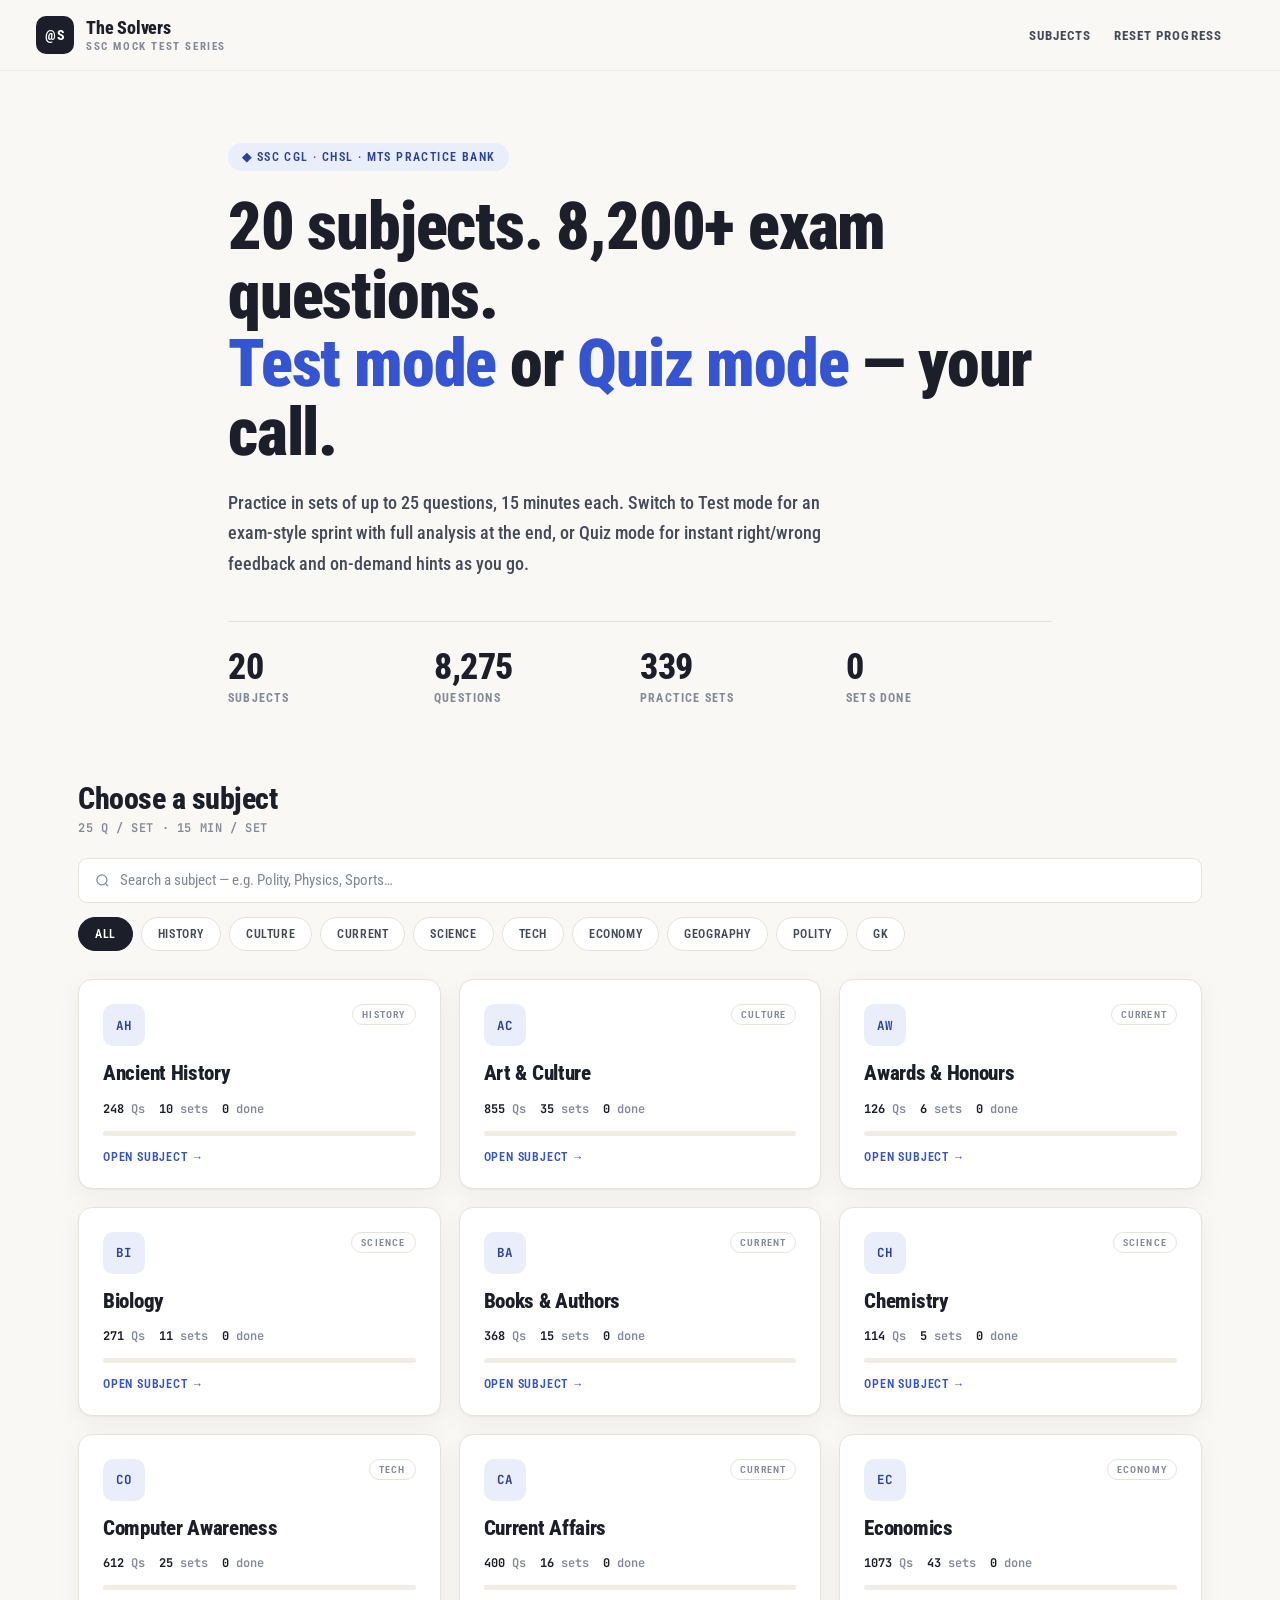
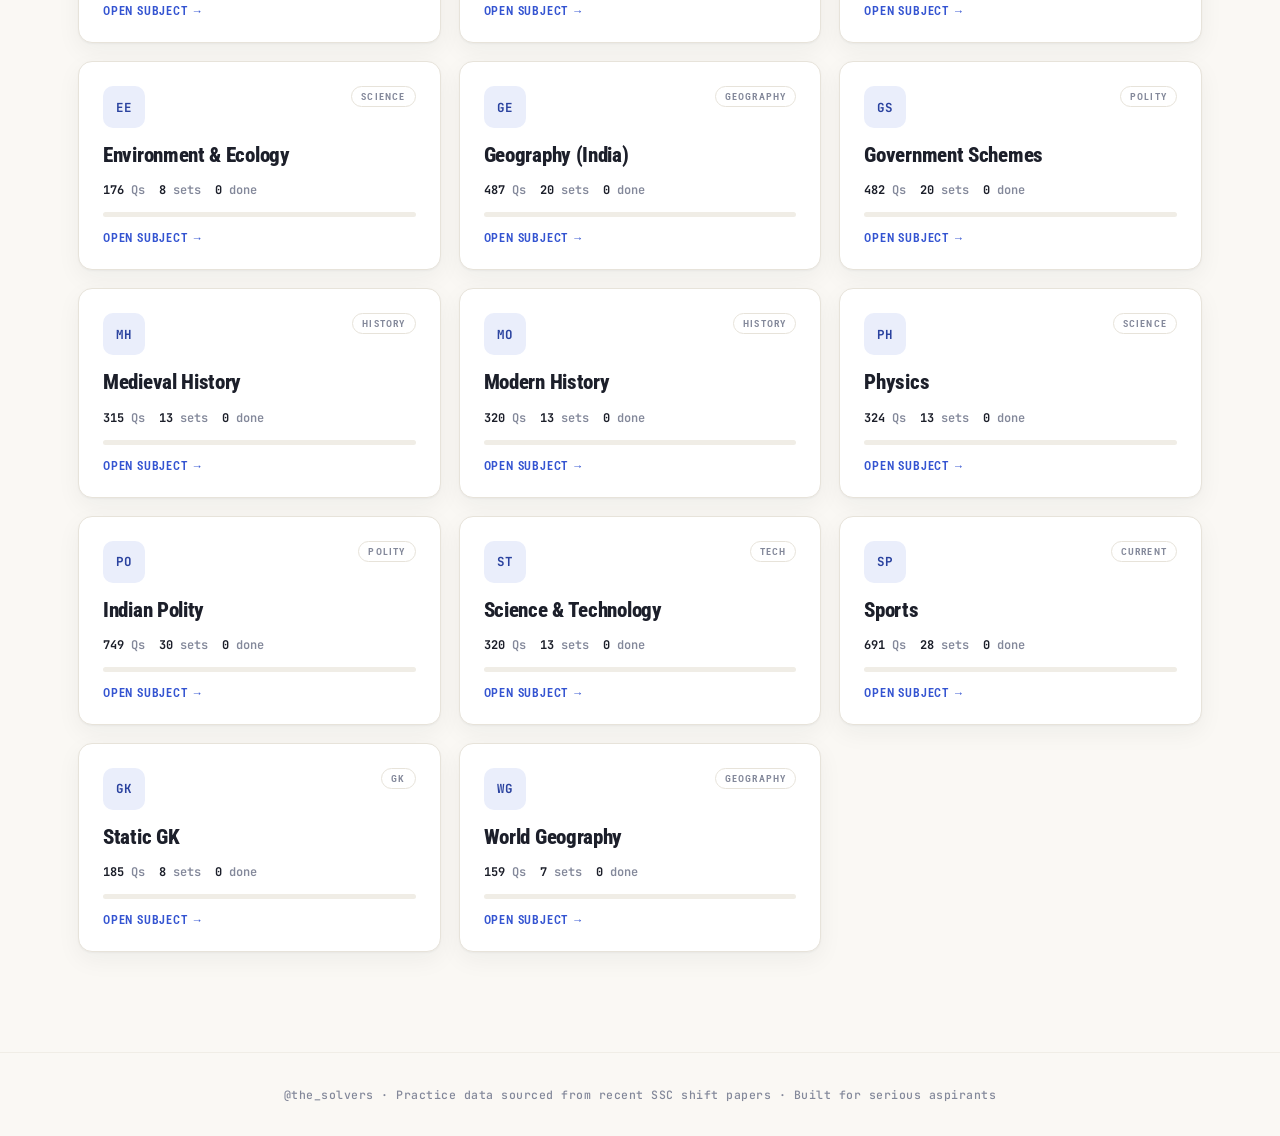
==== index.html @ eccb1b48 "Add files via upload" ====
<!DOCTYPE html>
<html lang="en">
<head>
<meta charset="UTF-8">
<meta name="viewport" content="width=device-width, initial-scale=1.0">
<title>SSC Mock Test Series — @the_solvers</title>
<link href="https://fonts.googleapis.com/css2?family=Roboto+Condensed:ital,wght@0,300;0,400;0,500;0,600;0,700;0,900;1,400&family=JetBrains+Mono:wght@400;500;700&display=swap" rel="stylesheet">
<link rel="stylesheet" href="style.css">
</head>
<body>

<nav class="nav">
  <a href="index.html" class="nav-brand">
    <div class="nav-logo">@S</div>
    <div><div class="nav-name">The Solvers</div><div class="nav-tag">SSC Mock Test Series</div></div>
  </a>
  <div class="nav-right">
    <button class="nav-link" onclick="document.getElementById('subjects').scrollIntoView({behavior:'smooth'})">Subjects</button>
    <button class="nav-link" id="reset-progress-link">Reset Progress</button>
    <div id="google_translate_element"></div>
  </div>
</nav>

<div class="hero">
  <div class="hero-chip">◆ SSC CGL · CHSL · MTS Practice Bank</div>
  <h1 class="hero-h1">20 subjects. 8,200+ exam questions.<br><em>Test mode</em> or <em>Quiz mode</em> — your call.</h1>
  <p class="hero-p">Practice in sets of up to 25 questions, 15 minutes each. Switch to Test mode for an exam-style sprint with full analysis at the end, or Quiz mode for instant right/wrong feedback and on-demand hints as you go.</p>
  <div class="hero-stats">
    <div class="hs"><div class="hs-n" id="stat-subjects">20</div><div class="hs-l">Subjects</div></div>
    <div class="hs"><div class="hs-n" id="stat-questions">—</div><div class="hs-l">Questions</div></div>
    <div class="hs"><div class="hs-n" id="stat-sets">—</div><div class="hs-l">Practice Sets</div></div>
    <div class="hs"><div class="hs-n" id="stat-done">0</div><div class="hs-l">Sets Done</div></div>
  </div>
</div>

<div class="lib" id="subjects">
  <div class="lib-hd">
    <div class="lib-hd-left"><h2>Choose a subject</h2><p>25 Q / SET · 15 MIN / SET</p></div>
  </div>
  <div class="search-bar">
    <svg width="15" height="15" fill="none" stroke="currentColor" stroke-width="2" viewBox="0 0 24 24"><circle cx="11" cy="11" r="8"/><path d="m21 21-4.35-4.35"/></svg>
    <input type="text" id="search-box" placeholder="Search a subject — e.g. Polity, Physics, Sports…">
  </div>
  <div class="filter-row" id="tag-filters"></div>
  <div class="vol-grid" id="subject-grid"></div>
</div>

<footer class="site-footer">
  <p>@the_solvers · Practice data sourced from recent SSC shift papers · Built for serious aspirants</p>
</footer>

<!-- SET PICKER MODAL -->
<div class="modal-backdrop" id="set-modal">
  <div class="modal-box">
    <div class="modal-head">
      <h3 id="modal-subject-name">Subject</h3>
      <button class="close-x" id="modal-close">&times;</button>
    </div>
    <div class="modal-body">
      <div class="mode-toggle">
        <div class="mode-card active" id="btn-mode-test" data-mode="test">
          <div class="mc-icon">📝</div>
          <div class="mc-name">Test Mode</div>
          <div class="mc-desc">Full analysis after submit</div>
        </div>
        <div class="mode-card" id="btn-mode-quiz" data-mode="quiz">
          <div class="mc-icon">⚡</div>
          <div class="mc-name">Quiz Mode</div>
          <div class="mc-desc">Instant feedback + hints</div>
        </div>
      </div>
      <div class="mode-desc" id="mode-desc">
        <b>TEST MODE</b> — answer all questions against the clock, then submit to see your full score, accuracy and solution-by-solution analysis.
      </div>
      <div class="sets-grid" id="sets-grid"></div>
    </div>
  </div>
</div>

<!-- Google Translate -->
<script type="text/javascript">
function googleTranslateElementInit() {
  new google.translate.TranslateElement({pageLanguage: 'en', includedLanguages: 'hi', layout: google.translate.TranslateElement.InlineLayout.SIMPLE}, 'google_translate_element');
}
</script>
<script src="https://translate.google.com/translate_a/element.js?cb=googleTranslateElementInit" async></script>

<script src="data.js"></script>
<script src="app.js"></script>
<script>
const SET_SIZE = 25;
let currentSubjectKey = null;
let currentMode = 'test';

function setsFor(subject){
  const n = subject.questions.length;
  const sets = [];
  for (let i=0; i<n; i+=SET_SIZE){
    sets.push({ start:i, end: Math.min(i+SET_SIZE, n) });
  }
  return sets;
}

function buildGrid(filterText, activeTag){
  const grid = document.getElementById('subject-grid');
  grid.innerHTML = '';
  let totalQ = 0, totalSets = 0, totalDone = 0;

  SUBJECT_ORDER.forEach(key => {
    const subj = SUBJECT_DATA[key];
    const sets = setsFor(subj);
    totalQ += subj.questions.length;
    totalSets += sets.length;
    const stats = Store.subjectStats(key, sets.length);
    totalDone += stats.completed;

    if (filterText && !subj.name.toLowerCase().includes(filterText.toLowerCase())) return;
    if (activeTag && activeTag !== 'All' && subj.tag !== activeTag) return;

    const pct = sets.length ? Math.round((stats.completed/sets.length)*100) : 0;

    const card = document.createElement('div');
    card.className = 'vol-card';
    card.innerHTML = `
      <div class="stripe"></div>
      <div class="vc-top">
        <div class="vc-icon">${subj.icon}</div>
        <div class="vc-tag">${subj.tag}</div>
      </div>
      <div class="vc-name">${subj.name}</div>
      <div class="vc-meta"><span><b>${subj.questions.length}</b> Qs</span><span><b>${sets.length}</b> sets</span><span><b>${stats.completed}</b> done</span></div>
      <div class="vc-progress-wrap"><div class="vc-progress" style="width:${pct}%"></div></div>
      <div class="vc-cta">Open subject →</div>
    `;
    card.onclick = () => openSetModal(key);
    grid.appendChild(card);
  });

  document.getElementById('stat-questions').textContent = totalQ.toLocaleString();
  document.getElementById('stat-sets').textContent = totalSets.toLocaleString();
  document.getElementById('stat-done').textContent = totalDone.toLocaleString();
}

function buildTagFilters(){
  const tags = ['All', ...new Set(SUBJECT_ORDER.map(k => SUBJECT_DATA[k].tag))];
  const row = document.getElementById('tag-filters');
  row.innerHTML = '';
  tags.forEach((tag, i) => {
    const chip = document.createElement('button');
    chip.className = 'filter-chip' + (i===0 ? ' active' : '');
    chip.textContent = tag;
    chip.onclick = () => {
      [...row.children].forEach(c => c.classList.remove('active'));
      chip.classList.add('active');
      buildGrid(document.getElementById('search-box').value, tag);
    };
    row.appendChild(chip);
  });
}

function openSetModal(key){
  currentSubjectKey = key;
  const subj = SUBJECT_DATA[key];
  document.getElementById('modal-subject-name').textContent = subj.name;
  setMode('test');
  renderSets();
  document.getElementById('set-modal').classList.add('show');
}

function setMode(mode){
  currentMode = mode;
  document.getElementById('btn-mode-test').classList.toggle('active', mode==='test');
  document.getElementById('btn-mode-quiz').classList.toggle('active', mode==='quiz');
  document.getElementById('mode-desc').innerHTML = mode === 'test'
    ? '<b>TEST MODE</b> — answer all questions against the clock, then submit to see your full score, accuracy and solution-by-solution analysis.'
    : '<b>QUIZ MODE</b> — get instant correct/wrong feedback with explanation right after you mark each answer, plus an on-demand Hint button for tricky ones.';
  renderSets();
}
document.getElementById('btn-mode-test').onclick = () => setMode('test');
document.getElementById('btn-mode-quiz').onclick = () => setMode('quiz');

function renderSets(){
  const subj = SUBJECT_DATA[currentSubjectKey];
  const sets = setsFor(subj);
  const grid = document.getElementById('sets-grid');
  grid.innerHTML = '';
  sets.forEach((s, idx) => {
    const attempt = Store.get(currentSubjectKey, idx);
    const card = document.createElement('button');
    card.className = 'set-card';
    const count = s.end - s.start;
    let badge = '';
    if (attempt && attempt.mode === currentMode){
      if (attempt.status === 'completed') badge = '<div class="set-badge done">Done</div>';
      else if (attempt.status === 'in-progress') badge = '<div class="set-badge progress">Resume</div>';
    }
    card.innerHTML = `${badge}<div class="sname">Set ${idx+1}</div><div class="scount">${count} Qs · 15 min</div>`;
    card.onclick = () => goToTest(currentSubjectKey, idx, currentMode);
    grid.appendChild(card);
  });
}

function goToTest(key, setIdx, mode){
  window.location.href = `test.html?subject=${encodeURIComponent(key)}&set=${setIdx}&mode=${mode}`;
}

document.getElementById('modal-close').onclick = () => document.getElementById('set-modal').classList.remove('show');
document.getElementById('set-modal').addEventListener('click', (e) => {
  if (e.target.id === 'set-modal') document.getElementById('set-modal').classList.remove('show');
});

document.getElementById('search-box').addEventListener('input', (e) => {
  const activeTag = document.querySelector('.filter-chip.active');
  buildGrid(e.target.value, activeTag ? activeTag.textContent : 'All');
});

document.getElementById('reset-progress-link').addEventListener('click', (e) => {
  e.preventDefault();
  if (confirm('This will clear all saved attempts and progress on this device. Continue?')){
    localStorage.removeItem('solvers_attempts_v1');
    buildGrid('', 'All');
  }
});

document.getElementById('stat-subjects').textContent = SUBJECT_ORDER.length;
buildTagFilters();
buildGrid('', 'All');
</script>
</body>
</html>
---- style.css ----
/* @the_solvers — Mock Test Platform — elegant edition */
:root{
  --ink:#1c1f2a;
  --ink-soft:#454a59;
  --paper:#faf8f4;
  --card:#ffffff;
  --accent:#3454d1;
  --accent-dim:#2a429f;
  --accent-soft:#eaeefb;
  --gold:#b8893f;
  --muted:#83889a;
  --border:#e7e3da;
  --border-soft:#f0ede6;
  --success:#1f9d5c;
  --success-bg:#eefaf3;
  --success-bd:#aee6c6;
  --warn:#c08a26;
  --warn-bg:#fdf6e8;
  --fail:#cf4453;
  --fail-bg:#fdedef;
  --fail-bd:#f3b9bf;
  --shadow:0 1px 2px rgba(28,31,42,.04), 0 8px 24px rgba(28,31,42,.05);
  --shadow-lift:0 10px 30px rgba(28,31,42,.10);
  --radius:14px;
  --radius-sm:9px;
  --mono:'JetBrains Mono',monospace;
  --display:'Roboto Condensed',sans-serif;
  --sans:'Roboto Condensed',sans-serif;
}
*{box-sizing:border-box;margin:0;padding:0}
html{scroll-behavior:smooth}
body{font-family:var(--sans);background:var(--paper);color:var(--ink);min-height:100vh;font-weight:500;font-size:16px;-webkit-font-smoothing:antialiased}
a{color:inherit;text-decoration:none}
button{font-family:var(--sans);-webkit-font-smoothing:antialiased}
::selection{background:var(--accent-soft);color:var(--accent-dim)}

/* ===================== NAV ===================== */
.nav{
  display:flex;align-items:center;justify-content:space-between;gap:16px;
  padding:16px 36px;background:rgba(250,248,244,.86);backdrop-filter:blur(10px);
  position:sticky;top:0;z-index:50;border-bottom:1px solid var(--border-soft);
}
.nav-brand{display:flex;align-items:center;gap:12px}
.nav-logo{
  width:38px;height:38px;border-radius:10px;background:var(--ink);color:#fff;
  display:flex;align-items:center;justify-content:center;font-weight:700;font-size:14px;
  letter-spacing:.5px;flex-shrink:0;
}
.nav-name{font-size:18px;font-weight:800;letter-spacing:-.2px;line-height:1.2}
.nav-tag{font-size:11px;letter-spacing:1.6px;text-transform:uppercase;color:var(--muted);font-weight:700;margin-top:1px}
.nav-right{display:flex;align-items:center;gap:22px}
.nav-link{
  background:none;border:none;cursor:pointer;font-family:var(--sans);
  font-size:13px;font-weight:700;letter-spacing:1.1px;text-transform:uppercase;color:var(--ink-soft);
  transition:color .2s ease;
}
.nav-link:hover{color:var(--accent)}
#google_translate_element{transform:scale(.9);transform-origin:right center}

/* ===================== HERO ===================== */
.hero{max-width:880px;margin:0 auto;padding:72px 28px 40px;text-align:left}
.hero-chip{
  display:inline-flex;align-items:center;gap:8px;font-size:11.5px;font-weight:600;
  letter-spacing:1.4px;text-transform:uppercase;color:var(--accent-dim);background:var(--accent-soft);
  padding:7px 14px;border-radius:999px;margin-bottom:22px;
}
.hero-h1{
  font-family:var(--display);font-size:clamp(40px,6vw,66px);font-weight:900;
  letter-spacing:-1.2px;line-height:1.04;color:var(--ink);
}
.hero-h1 em{font-style:normal;color:var(--accent)}
.hero-p{margin-top:20px;color:var(--ink-soft);font-size:18px;max-width:620px;line-height:1.7;font-weight:500}
.hero-stats{display:flex;gap:0;margin-top:42px;flex-wrap:wrap;border-top:1px solid var(--border);padding-top:24px}
.hs{flex:1;min-width:110px;padding-right:18px}
.hs-n{font-family:var(--display);font-size:36px;font-weight:800;color:var(--ink);letter-spacing:-.5px}
.hs-l{font-size:12px;letter-spacing:1.2px;text-transform:uppercase;color:var(--muted);margin-top:3px;font-weight:700}

/* ===================== LIBRARY / SUBJECTS ===================== */
.lib{max-width:1180px;margin:0 auto;padding:36px 28px 50px}
.lib-hd{display:flex;align-items:flex-end;justify-content:space-between;gap:16px;margin-bottom:22px;flex-wrap:wrap}
.lib-hd-left h2{font-family:var(--display);font-size:30px;font-weight:800;letter-spacing:-.5px;color:var(--ink)}
.lib-hd-left p{font-family:var(--mono);font-size:12px;font-weight:600;color:var(--muted);letter-spacing:.6px;margin-top:4px}

.search-bar{
  display:flex;align-items:center;gap:10px;background:var(--card);border:1.5px solid var(--border);
  border-radius:var(--radius-sm);padding:13px 16px;margin-bottom:14px;transition:border-color .2s ease, box-shadow .2s ease;
}
.search-bar:focus-within{border-color:var(--accent);box-shadow:0 0 0 4px var(--accent-soft)}
.search-bar svg{color:var(--muted);flex-shrink:0}
.search-bar input{border:none;outline:none;background:none;font-family:var(--sans);font-size:14.5px;color:var(--ink);width:100%}
.search-bar input::placeholder{color:var(--muted)}

.filter-row{display:flex;gap:8px;flex-wrap:wrap;margin-bottom:28px}
.filter-chip{
  padding:9px 16px;border:1.5px solid var(--border);background:var(--card);border-radius:999px;
  font-family:var(--sans);font-size:12px;font-weight:600;letter-spacing:.6px;text-transform:uppercase;
  color:var(--ink-soft);cursor:pointer;transition:all .18s ease;
}
.filter-chip:hover{border-color:var(--ink);color:var(--ink)}
.filter-chip.active{background:var(--ink);color:#fff;border-color:var(--ink)}

.vol-grid{display:grid;grid-template-columns:repeat(auto-fill,minmax(270px,1fr));gap:18px}
.vol-card{
  position:relative;background:var(--card);border:1px solid var(--border);border-radius:var(--radius);
  padding:24px;cursor:pointer;display:flex;flex-direction:column;gap:14px;overflow:hidden;
  box-shadow:var(--shadow);transition:transform .22s ease, box-shadow .22s ease, border-color .22s ease;
}
.vol-card:hover{transform:translateY(-4px);box-shadow:var(--shadow-lift);border-color:#d8d2c4}
.vol-card .stripe{position:absolute;top:0;left:0;right:0;height:3px;background:linear-gradient(90deg,var(--accent),var(--gold));opacity:0;transition:opacity .22s ease}
.vol-card:hover .stripe{opacity:1}
.vc-top{display:flex;align-items:flex-start;justify-content:space-between;gap:10px}
.vc-icon{
  width:42px;height:42px;border-radius:10px;background:var(--accent-soft);color:var(--accent-dim);
  display:flex;align-items:center;justify-content:center;font-family:var(--mono);font-weight:700;font-size:12.5px;
  flex-shrink:0;
}
.vc-tag{font-size:9.5px;font-weight:600;letter-spacing:1.2px;text-transform:uppercase;color:var(--muted);
  border:1px solid var(--border);padding:4px 9px;border-radius:999px;white-space:nowrap}
.vc-name{font-family:var(--display);font-size:21px;font-weight:800;letter-spacing:-.3px;line-height:1.25;color:var(--ink)}
.vc-meta{display:flex;gap:14px;font-family:var(--mono);font-size:12px;font-weight:600;color:var(--muted)}
.vc-meta b{color:var(--ink);font-weight:700}
.vc-progress-wrap{height:5px;background:var(--border-soft);border-radius:999px;overflow:hidden}
.vc-progress{height:100%;background:linear-gradient(90deg,var(--accent),var(--gold));border-radius:999px;transition:width .3s ease}
.vc-cta{
  font-size:11.5px;font-weight:600;letter-spacing:.8px;text-transform:uppercase;color:var(--accent);
  display:flex;align-items:center;gap:6px;margin-top:auto;transition:gap .2s ease;
}
.vol-card:hover .vc-cta{gap:10px}

/* ===================== FOOTER ===================== */
.site-footer{margin-top:50px;border-top:1px solid var(--border-soft);padding:34px 0;text-align:center}
.site-footer p{font-family:var(--mono);font-size:11.5px;color:var(--muted);letter-spacing:.5px}

/* ===================== MODAL: SET PICKER ===================== */
.modal-backdrop{
  position:fixed;inset:0;background:rgba(20,20,26,.55);backdrop-filter:blur(3px);
  display:none;align-items:center;justify-content:center;z-index:200;padding:20px;
}
.modal-backdrop.show{display:flex}
.modal-box{
  background:var(--paper);max-width:780px;width:100%;max-height:86vh;overflow-y:auto;
  border-radius:18px;box-shadow:0 30px 70px rgba(0,0,0,.25);
}
.modal-head{
  background:var(--card);padding:22px 28px;display:flex;align-items:center;justify-content:space-between;
  gap:12px;border-bottom:1px solid var(--border-soft);position:sticky;top:0;border-radius:18px 18px 0 0;
}
.modal-head h3{font-family:var(--display);font-size:19px;font-weight:700;letter-spacing:-.3px;color:var(--ink)}
.modal-head .close-x{
  cursor:pointer;font-size:22px;line-height:1;background:var(--border-soft);border:none;color:var(--ink-soft);
  width:32px;height:32px;border-radius:999px;display:flex;align-items:center;justify-content:center;
  transition:background .18s ease, color .18s ease;
}
.modal-head .close-x:hover{background:var(--ink);color:#fff}
.modal-body{padding:26px 28px 30px}

.mode-toggle{display:grid;grid-template-columns:1fr 1fr;gap:12px;margin-bottom:18px}
.mode-card{
  background:var(--card);border:1.5px solid var(--border);border-radius:var(--radius-sm);padding:18px;
  cursor:pointer;transition:all .18s ease;text-align:left;
}
.mode-card:hover{border-color:#cfc8b8}
.mode-card.active{border-color:var(--accent);background:var(--accent-soft)}
.mc-icon{font-size:22px;margin-bottom:8px}
.mc-name{font-family:var(--display);font-size:15px;font-weight:700;color:var(--ink);letter-spacing:-.2px}
.mc-desc{font-size:11.5px;color:var(--muted);margin-top:3px;line-height:1.5}
.mode-desc{
  font-family:var(--sans);font-size:13px;color:var(--ink-soft);line-height:1.7;background:var(--card);
  border:1px solid var(--border-soft);border-left:3px solid var(--accent);border-radius:var(--radius-sm);
  padding:13px 16px;margin-bottom:22px;
}
.sets-grid{display:grid;grid-template-columns:repeat(auto-fill,minmax(140px,1fr));gap:10px}
.set-card{
  background:var(--card);border:1.5px solid var(--border);border-radius:var(--radius-sm);padding:14px;
  cursor:pointer;text-align:left;transition:all .18s ease;position:relative;
}
.set-card:hover{border-color:var(--accent);transform:translateY(-2px);box-shadow:var(--shadow)}
.set-card .sname{font-family:var(--display);font-size:14.5px;font-weight:700;letter-spacing:-.2px;color:var(--ink)}
.set-card .scount{font-family:var(--mono);font-size:10px;color:var(--muted);margin-top:4px}
.set-badge{
  position:absolute;top:-8px;right:-8px;font-size:8.5px;font-weight:700;letter-spacing:.5px;
  text-transform:uppercase;padding:3px 8px;color:#fff;border-radius:999px;
}
.set-badge.done{background:var(--success)}
.set-badge.progress{background:var(--warn)}

/* ===================== TEST / QUIZ PAGE ===================== */
.test-header{
  background:var(--card);color:var(--ink);padding:16px 30px;display:flex;align-items:center;
  justify-content:space-between;gap:16px;flex-wrap:wrap;position:sticky;top:0;z-index:40;
  border-bottom:1px solid var(--border-soft);
}
.test-title-bar{font-family:var(--display);font-size:15px;font-weight:700;letter-spacing:-.1px;display:flex;align-items:center;gap:10px}
.mode-pill{
  font-family:var(--mono);font-size:9.5px;font-weight:700;letter-spacing:1.2px;padding:4px 10px;
  background:var(--accent);color:#fff;border-radius:999px;
}
.mode-pill.quiz{background:var(--gold)}
.header-stats{display:flex;gap:26px;align-items:center;flex-wrap:wrap}
.header-stats #google_translate_element{transform:scale(.85);transform-origin:right center}
.hstat{text-align:center}
.hstat-val{font-family:var(--mono);font-size:18px;font-weight:700;color:var(--ink)}
.hstat-val.warning{color:var(--warn)}
.hstat-val.danger{color:var(--fail)}
.hstat-label{font-size:9.5px;letter-spacing:1px;text-transform:uppercase;color:var(--muted);margin-top:1px}

.test-shell{max-width:1200px;margin:0 auto;padding:28px 24px 70px;display:grid;grid-template-columns:1fr 260px;gap:0}
.test-body{padding-right:30px}

.q-card{background:var(--card);border:1px solid var(--border);border-radius:var(--radius);box-shadow:var(--shadow);overflow:hidden}
.q-card-head{
  padding:18px 26px;display:flex;align-items:center;justify-content:space-between;gap:12px;
  border-bottom:1px solid var(--border-soft);background:var(--accent-soft);
}
.q-num{font-family:var(--display);font-size:13.5px;font-weight:700;color:var(--accent-dim);letter-spacing:.2px}
.q-exam{font-family:var(--mono);font-size:10.5px;color:var(--muted)}
.q-body{padding:26px}
.q-text{font-family:var(--sans);font-size:19px;line-height:1.65;color:var(--ink);font-weight:600;white-space:pre-line}

.match-table{width:100%;border-collapse:collapse;margin-top:14px;font-size:14.5px}
.match-table th,.match-table td{border:1px solid var(--border);padding:9px 12px;text-align:left}
.match-table th{background:var(--accent-soft);font-weight:700;color:var(--accent-dim)}

.opt-list{display:flex;flex-direction:column;gap:10px;margin-top:22px}
.opt-row{
  display:flex;align-items:flex-start;gap:14px;border:1.5px solid var(--border);border-radius:var(--radius-sm);
  padding:13px 16px;cursor:pointer;transition:all .16s ease;
}
.opt-row:hover{border-color:var(--accent);background:var(--accent-soft)}
.opt-letter{
  width:28px;height:28px;border-radius:8px;border:1.5px solid var(--border);display:flex;align-items:center;
  justify-content:center;font-family:var(--mono);font-weight:700;font-size:12.5px;flex-shrink:0;color:var(--ink-soft);
  transition:all .16s ease;
}
.opt-text{font-family:var(--sans);font-size:16.5px;font-weight:500;line-height:1.55;color:var(--ink);padding-top:3px}
.opt-row.selected{border-color:var(--accent);background:var(--accent-soft)}
.opt-row.selected .opt-letter{background:var(--accent);color:#fff;border-color:var(--accent)}
.opt-row.correct{border-color:var(--success);background:var(--success-bg)}
.opt-row.correct .opt-letter{background:var(--success);color:#fff;border-color:var(--success)}
.opt-row.wrong{border-color:var(--fail);background:var(--fail-bg)}
.opt-row.wrong .opt-letter{background:var(--fail);color:#fff;border-color:var(--fail)}
.opt-row.locked{cursor:default}
.opt-row.dim{opacity:.5}

.feedback-box{margin-top:20px;padding:18px 20px;border-radius:var(--radius-sm);border-left:4px solid var(--success);background:var(--success-bg);display:none}
.feedback-box.show{display:block}
.feedback-box.bad{border-color:var(--fail);background:var(--fail-bg)}
.feedback-head{font-family:var(--display);font-size:13px;font-weight:700;letter-spacing:.3px;text-transform:uppercase;margin-bottom:8px}
.feedback-head.ok{color:var(--success)}
.feedback-head.bad{color:var(--fail)}
.feedback-text{font-family:var(--sans);font-size:16px;font-weight:500;line-height:1.7;color:#33363f;white-space:pre-line}

.q-actions{display:flex;gap:10px;margin-top:24px;flex-wrap:wrap}
.act-btn{
  padding:13px 24px;font-family:var(--sans);font-size:13.5px;font-weight:700;letter-spacing:.7px;
  text-transform:uppercase;border:1.5px solid var(--border);background:var(--card);color:var(--ink-soft);
  border-radius:999px;cursor:pointer;transition:all .18s ease;
}
.act-btn:hover{border-color:var(--ink);color:var(--ink)}
.act-btn.primary{background:var(--ink);border-color:var(--ink);color:#fff}
.act-btn.primary:hover{background:var(--accent);border-color:var(--accent)}
.act-btn.hint{background:var(--warn-bg);border-color:#ecd9a8;color:var(--warn)}
.act-btn.hint:hover{background:var(--warn);border-color:var(--warn);color:#fff}
.act-btn:disabled{opacity:.4;cursor:not-allowed}
.act-btn:disabled:hover{background:var(--card);color:var(--ink-soft);border-color:var(--border)}
.act-btn.hint:disabled:hover{background:var(--warn-bg);color:var(--warn);border-color:#ecd9a8}

.hint-box{
  margin-top:18px;padding:15px 18px;background:var(--warn-bg);border:1px dashed #d9b66b;border-radius:var(--radius-sm);
  font-family:var(--sans);font-size:14.5px;color:#6b4f12;line-height:1.65;display:none;
}
.hint-box.show{display:block}

/* ===================== SIDE PALETTE ===================== */
.side-panel{padding:0 0 0 28px;position:sticky;top:90px;height:fit-content;align-self:start}
.side-title{font-family:var(--display);font-size:11px;font-weight:700;letter-spacing:1.2px;text-transform:uppercase;color:var(--muted);margin-bottom:12px}
.palette{display:grid;grid-template-columns:repeat(5,1fr);gap:8px;margin-bottom:18px}
.pal-btn{
  aspect-ratio:1;border:1.5px solid var(--border);background:var(--card);border-radius:9px;
  font-family:var(--mono);font-size:11.5px;font-weight:700;cursor:pointer;display:flex;align-items:center;
  justify-content:center;color:var(--ink-soft);transition:all .16s ease;
}
.pal-btn:hover{border-color:var(--accent)}
.pal-btn.current{outline:2px solid var(--ink);outline-offset:2px}
.pal-btn.answered{background:var(--success);color:#fff;border-color:var(--success)}
.pal-btn.correct-q{background:var(--success);color:#fff;border-color:var(--success)}
.pal-btn.wrong-q{background:var(--fail);color:#fff;border-color:var(--fail)}
.pal-btn.skipped{background:var(--warn);color:#fff;border-color:var(--warn)}
.legend{display:flex;flex-direction:column;gap:7px;font-size:11px;color:var(--muted);margin-bottom:20px}
.legend span{display:flex;align-items:center;gap:8px}
.legend i{width:11px;height:11px;display:inline-block;border-radius:4px;border:1px solid var(--border)}
.legend i.l-ans{background:var(--success);border-color:var(--success)}
.legend i.l-skip{background:var(--warn);border-color:var(--warn)}
.legend i.l-cur{background:var(--card);outline:2px solid var(--ink)}
.submit-btn{
  width:100%;padding:16px;background:var(--ink);color:#fff;border:none;border-radius:999px;
  font-family:var(--sans);font-size:14px;font-weight:700;letter-spacing:1px;text-transform:uppercase;
  cursor:pointer;transition:background .18s ease;
}
.submit-btn:hover{background:var(--accent)}

@media(max-width:880px){
  .test-shell{grid-template-columns:1fr;padding:20px 16px 50px}
  .test-body{padding-right:0}
  .side-panel{position:static;height:auto;padding:24px 0 0;margin-top:24px;border-top:1px solid var(--border-soft)}
  .palette{grid-template-columns:repeat(8,1fr)}
}

/* ===================== OVERLAY: START / RESUME ===================== */
.overlay-start{
  position:fixed;inset:0;background:linear-gradient(180deg,#1c1f2a,#11131a);
  display:flex;align-items:center;justify-content:center;z-index:300;flex-direction:column;
  gap:20px;text-align:center;padding:28px;
}
.overlay-start .eyebrow{font-size:11.5px;font-family:var(--mono);color:#9197ad;letter-spacing:2.2px;text-transform:uppercase}
.overlay-start h2{font-family:var(--display);color:#fff;font-size:32px;font-weight:700;letter-spacing:-.5px;max-width:560px}
.overlay-start p{color:#c4c8d6;font-family:var(--sans);font-size:14px;max-width:460px;line-height:1.7}
.overlay-rules{background:rgba(255,255,255,.05);border:1px solid rgba(255,255,255,.08);border-radius:var(--radius);padding:20px 26px;text-align:left;max-width:460px;width:100%}
.overlay-rules p{font-family:var(--sans);font-size:13px;color:#c4c8d6;line-height:2}
.start-test-btn{
  padding:16px 46px;background:var(--accent);color:#fff;font-family:var(--sans);font-size:15px;font-weight:600;
  letter-spacing:.6px;text-transform:uppercase;border:none;border-radius:999px;cursor:pointer;
  transition:transform .15s ease, background .15s ease;
}
.start-test-btn:hover{transform:translateY(-2px);background:var(--accent-dim)}
.overlay-resume{background:#1f2230;border:1px solid rgba(255,255,255,.1);border-radius:var(--radius);padding:20px 26px;max-width:460px}
.overlay-resume p{color:#e1e3ec;font-family:var(--sans);font-size:13.5px;line-height:1.8}
.resume-actions{display:flex;gap:10px;margin-top:16px}
.resume-actions button{
  flex:1;padding:13px;font-family:var(--sans);font-size:12px;font-weight:600;letter-spacing:.6px;
  text-transform:uppercase;border:1.5px solid rgba(255,255,255,.18);border-radius:999px;cursor:pointer;
  transition:all .16s ease;
}
.resume-actions .r-review{background:transparent;color:#fff}
.resume-actions .r-review:hover{background:rgba(255,255,255,.08)}
.resume-actions .r-new{background:var(--accent);color:#fff;border-color:var(--accent)}
.resume-actions .r-new:hover{background:var(--accent-dim)}

/* ===================== RESULT PAGE ===================== */
#result-page{display:none;max-width:880px;margin:0 auto;padding:36px 20px 70px}
.result-verdict{text-align:center;padding:34px 20px;margin-bottom:26px;border-radius:var(--radius)}
.result-verdict.pass{background:var(--success-bg);border:1.5px solid var(--success-bd)}
.result-verdict.fail{background:var(--fail-bg);border:1.5px solid var(--fail-bd)}
.verdict-icon{font-size:46px;line-height:1}
.verdict-text{font-family:var(--display);font-size:clamp(24px,6vw,34px);font-weight:700;letter-spacing:-.8px;margin:14px 0 6px}
.pass .verdict-text{color:var(--success)}
.fail .verdict-text{color:var(--fail)}
.verdict-sub{font-size:13.5px;font-family:var(--sans);color:var(--ink-soft);line-height:1.7;max-width:520px;margin:0 auto}

.result-grid{display:grid;grid-template-columns:repeat(4,1fr);gap:12px;margin-bottom:24px}
.rstat{background:var(--card);border:1px solid var(--border);border-radius:var(--radius-sm);padding:20px 12px;text-align:center;box-shadow:var(--shadow)}
.rstat-val{font-family:var(--mono);font-size:clamp(18px,4vw,23px);font-weight:700;line-height:1;color:var(--ink)}
.rstat-label{font-size:10px;letter-spacing:1.1px;text-transform:uppercase;color:var(--muted);margin-top:7px}

.result-section{background:var(--card);border:1px solid var(--border);border-radius:var(--radius);margin-bottom:20px;overflow:hidden;box-shadow:var(--shadow)}
.rs-head{padding:16px 22px;background:var(--ink);color:#fff;font-family:var(--display);font-size:13px;font-weight:700;letter-spacing:1px;text-transform:uppercase}
.rs-body{padding:22px}
.review-item{border-bottom:1px solid var(--border-soft);padding:20px 0}
.review-item:last-child{border-bottom:none}
.review-tag{display:inline-block;font-size:9.5px;font-weight:700;letter-spacing:.8px;text-transform:uppercase;padding:4px 10px;color:#fff;border-radius:999px;margin-bottom:12px}
.review-tag.ok{background:var(--success)}
.review-tag.bad{background:var(--fail)}
.review-tag.skip{background:var(--warn)}
.review-q{font-family:var(--sans);font-size:17px;font-weight:600;line-height:1.65;margin-bottom:12px;white-space:pre-line;color:var(--ink)}
.review-opts{display:flex;flex-direction:column;gap:7px;margin-bottom:12px}
.review-opt{font-family:var(--sans);font-size:15px;font-weight:500;padding:9px 13px;border:1px solid var(--border);border-radius:8px;display:flex;gap:9px}
.review-opt b{font-family:var(--mono);flex-shrink:0;color:var(--ink-soft)}
.review-opt.is-correct{background:var(--success-bg);border-color:var(--success-bd)}
.review-opt.is-wrong{background:var(--fail-bg);border-color:var(--fail-bd)}
.review-exp{font-family:var(--sans);font-size:16.5px;font-weight:500;color:var(--ink-soft);line-height:1.8;background:var(--paper);padding:14px 18px;border-left:3px solid var(--accent);border-radius:0 8px 8px 0}

.review-nav{display:flex;align-items:center;justify-content:space-between;gap:14px;margin-top:18px;padding-top:18px;border-top:1px solid var(--border-soft)}
.review-counter{font-family:var(--mono);font-size:13px;font-weight:700;color:var(--muted)}

.back-btn{
  display:inline-block;padding:14px 28px;background:var(--ink);color:#fff;font-family:var(--sans);
  font-size:13px;font-weight:700;letter-spacing:.7px;text-transform:uppercase;border:none;border-radius:999px;
  cursor:pointer;margin-top:8px;transition:background .18s ease, opacity .18s ease;
}
.back-btn:hover{opacity:.85}
.result-actions{display:flex;gap:12px;justify-content:center;margin-top:12px;flex-wrap:wrap}

@media(max-width:600px){
  .result-grid{grid-template-columns:repeat(2,1fr)}
  .test-header{padding:14px 18px}
  .hero{padding:54px 22px 32px}
  .lib{padding:30px 18px 40px}
}
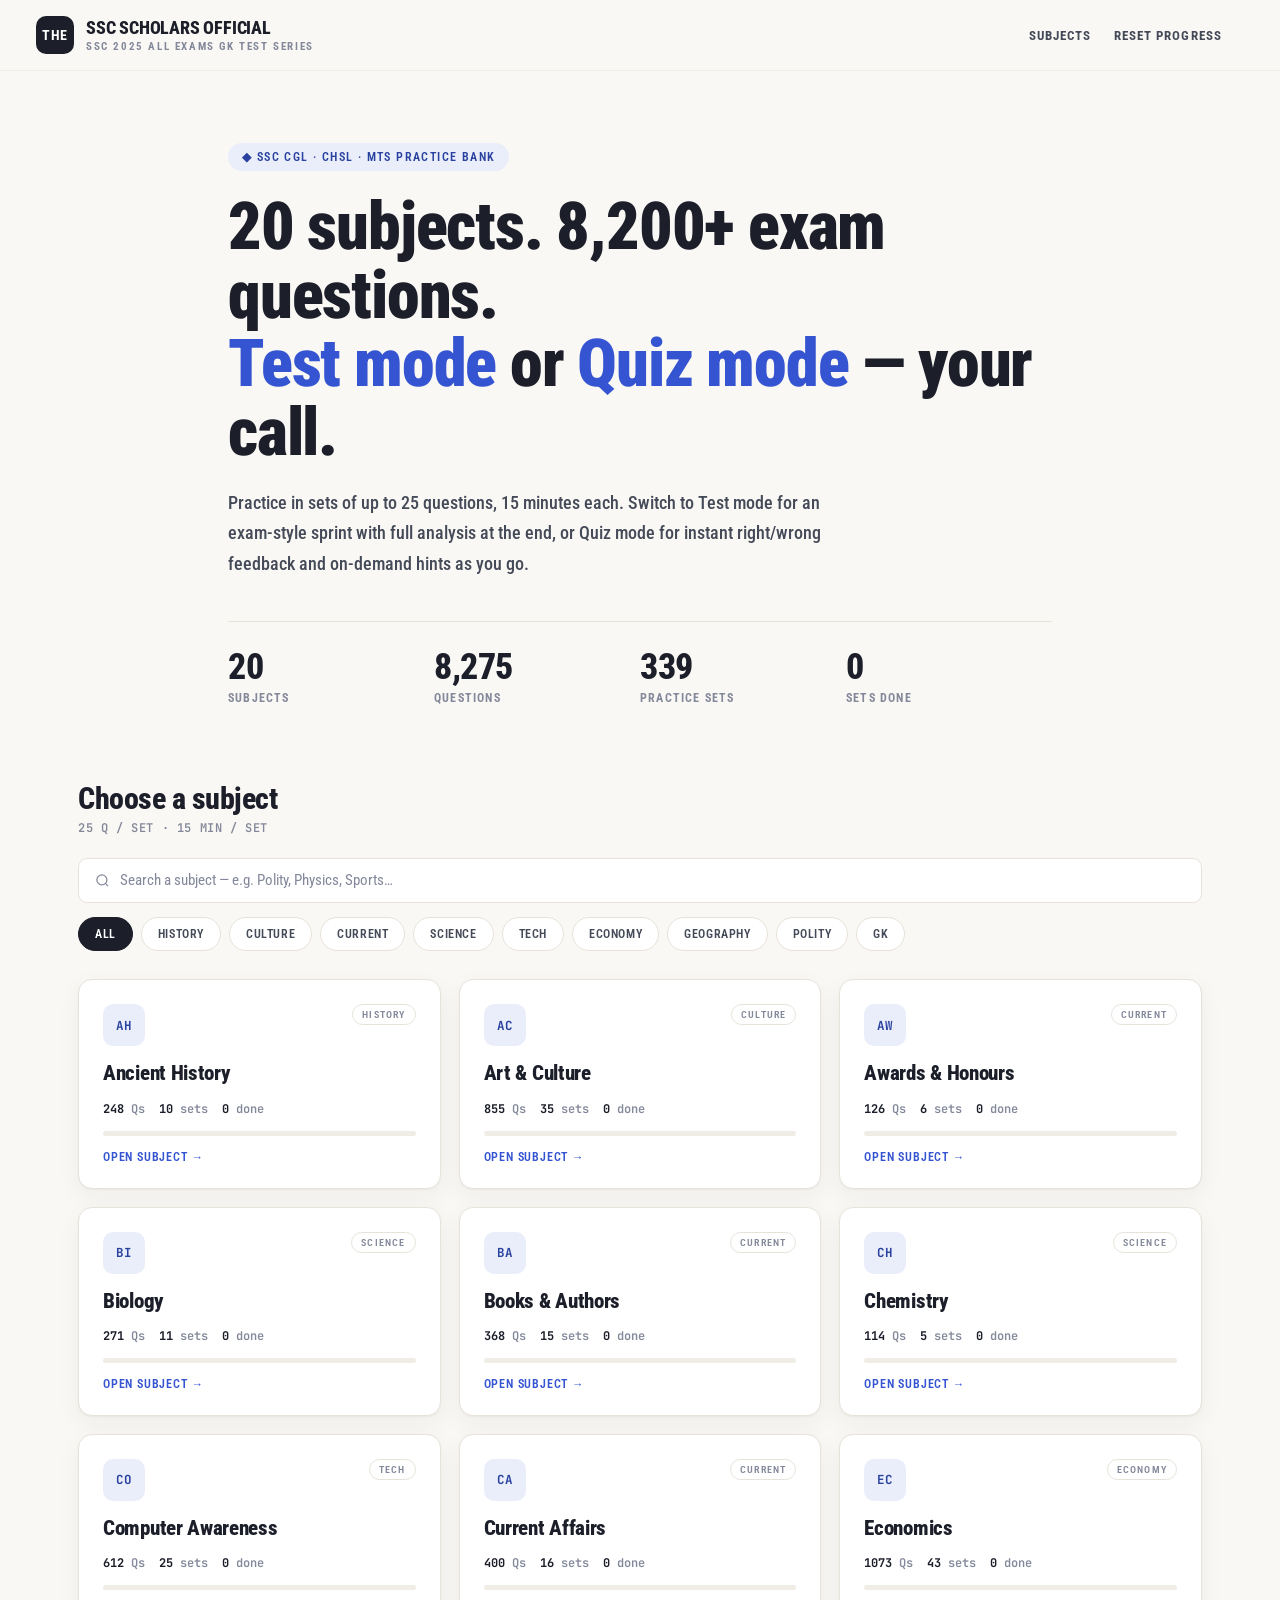
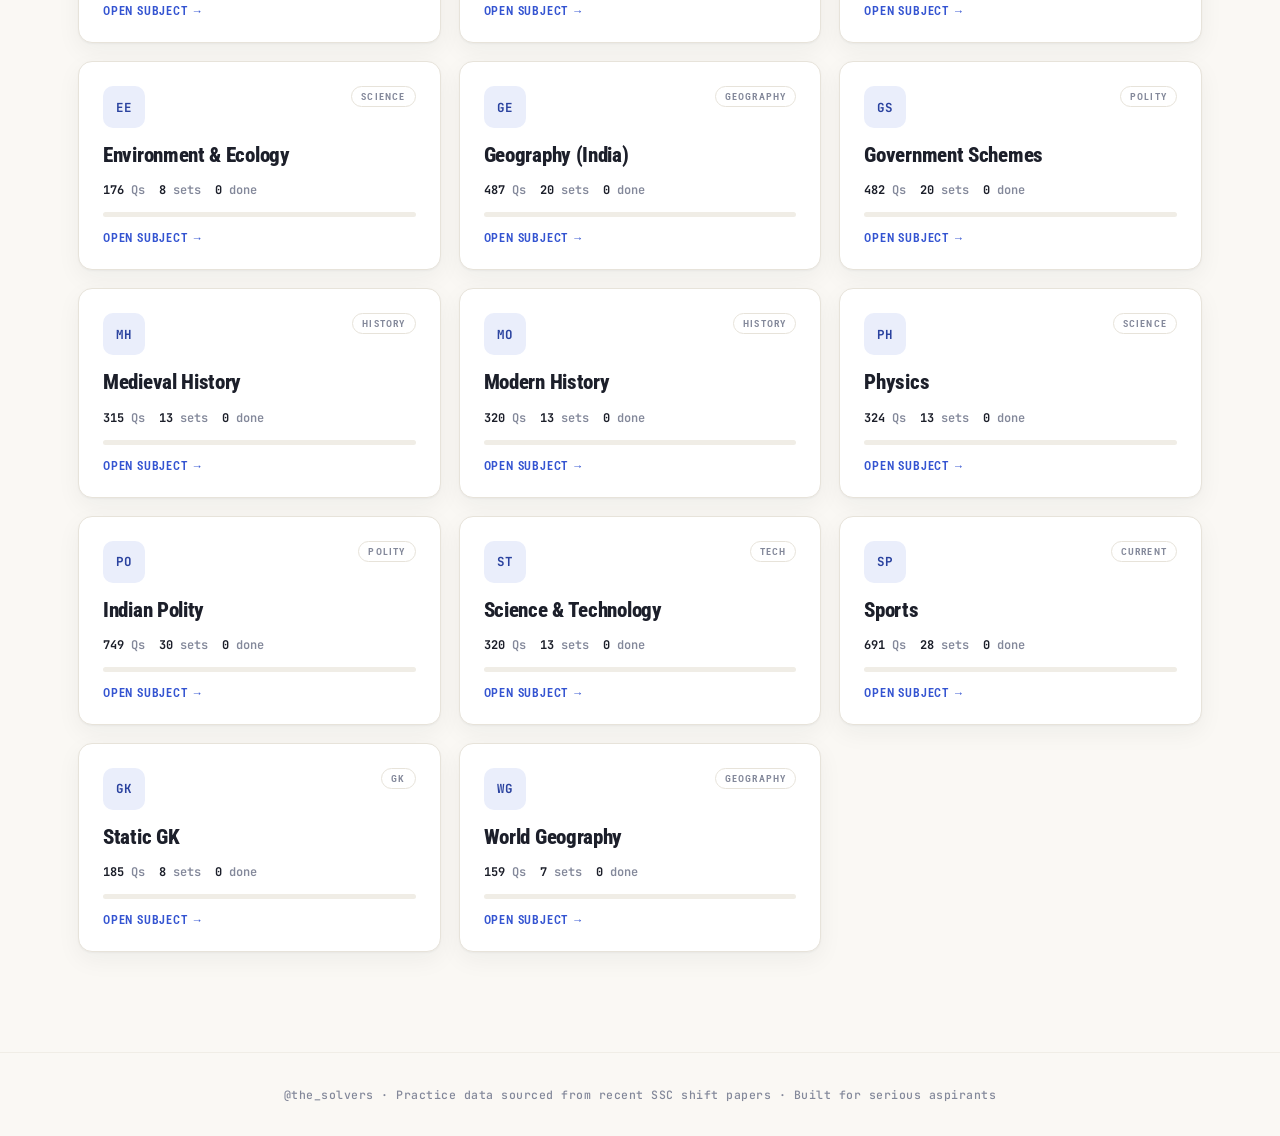
==== commit 0f770ce1: "Update index.html" ====
--- a/index.html
+++ b/index.html
@@ -3,7 +3,7 @@
 <head>
 <meta charset="UTF-8">
 <meta name="viewport" content="width=device-width, initial-scale=1.0">
-<title>SSC Mock Test Series — @the_solvers</title>
+<title>THE SSC SCHOLARS OFFICIAL</title>
 <link href="https://fonts.googleapis.com/css2?family=Roboto+Condensed:ital,wght@0,300;0,400;0,500;0,600;0,700;0,900;1,400&family=JetBrains+Mono:wght@400;500;700&display=swap" rel="stylesheet">
 <link rel="stylesheet" href="style.css">
 </head>
@@ -11,8 +11,8 @@
 
 <nav class="nav">
   <a href="index.html" class="nav-brand">
-    <div class="nav-logo">@S</div>
-    <div><div class="nav-name">The Solvers</div><div class="nav-tag">SSC Mock Test Series</div></div>
+    <div class="nav-logo">THE</div>
+    <div><div class="nav-name">SSC SCHOLARS OFFICIAL</div><div class="nav-tag">SSC 2025 ALL EXAMS GK TEST SERIES </div></div>
   </a>
   <div class="nav-right">
     <button class="nav-link" onclick="document.getElementById('subjects').scrollIntoView({behavior:'smooth'})">Subjects</button>
